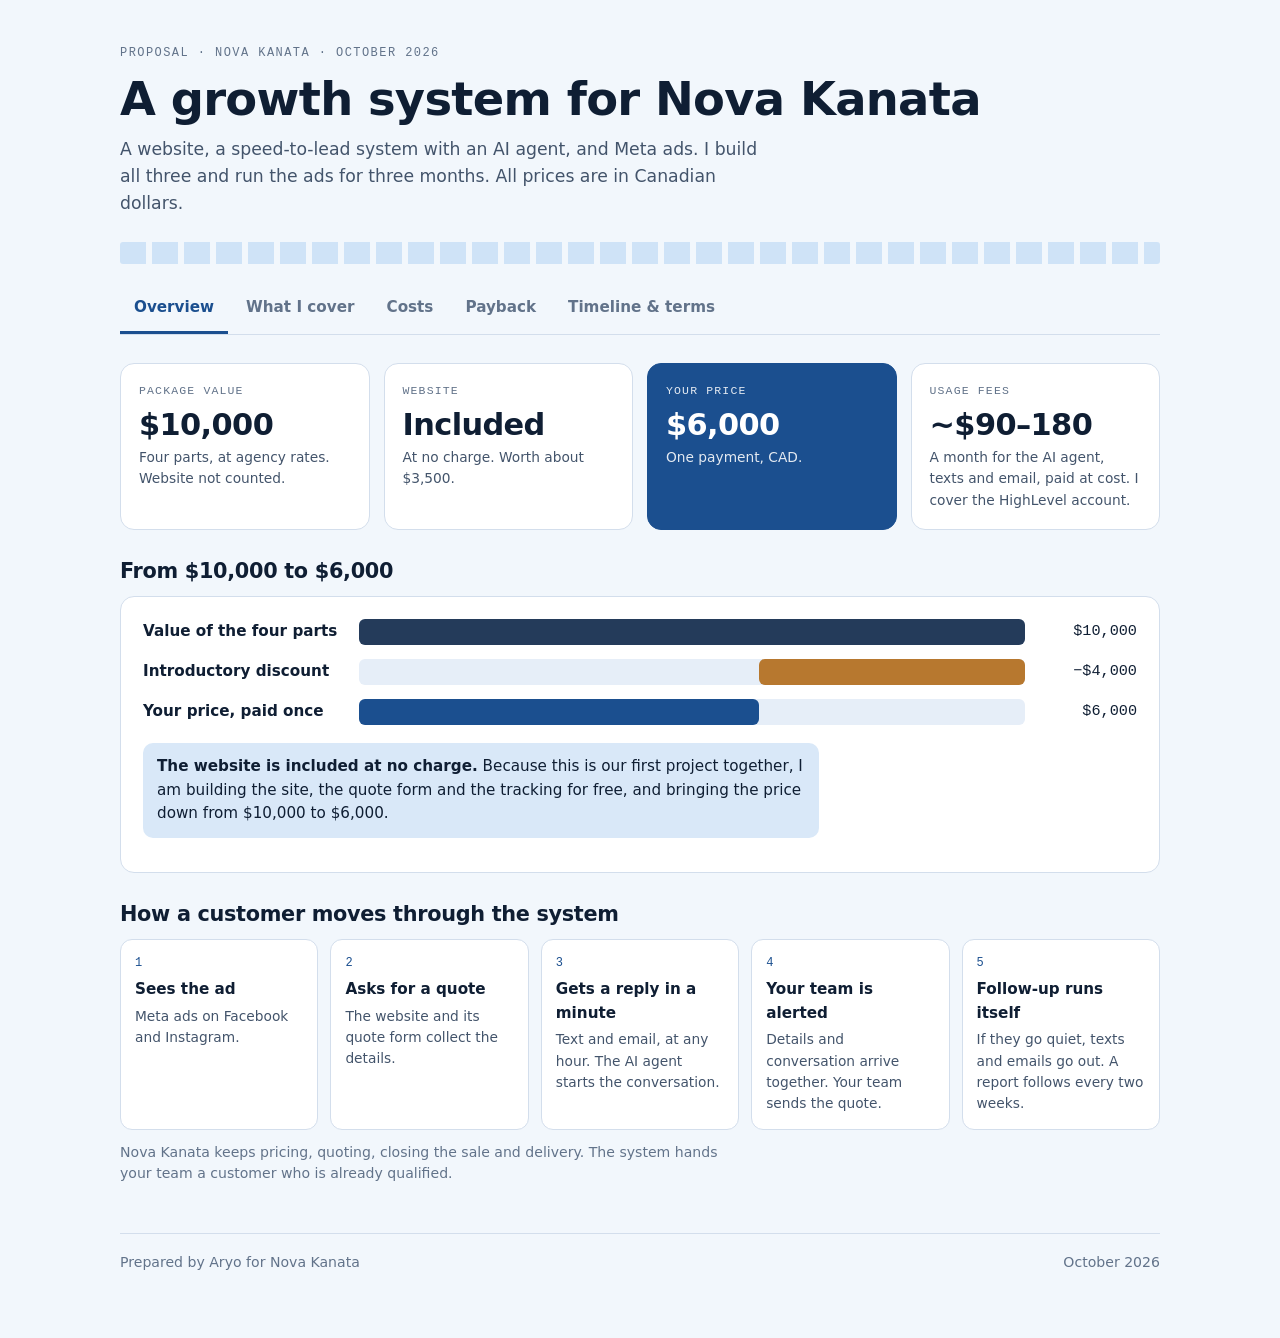
==== index.html @ d950f028 "Rename Nova_Kanata_Proposal.html to index.html" ====
<!doctype html>
<html lang="en">
<head>
<meta charset="utf-8">
<meta name="viewport" content="width=device-width, initial-scale=1, viewport-fit=cover">
<meta name="color-scheme" content="light dark">
<title>Nova Kanata Proposal</title>
</head>
<body>

<style>
html{-webkit-text-size-adjust:100%}
:root {
  --bg: #F2F7FC;
  --surface: #FFFFFF;
  --surface-2: #E6EEF8;
  --ink: #0F1E33;
  --ink-2: #43546B;
  --ink-3: #62738A;
  --line: #D3DEEC;
  --accent: #1B4F8F;
  --accent-ink: #FFFFFF;
  --accent-soft: #D9E8F8;
  --warm: #B7782F;
  --warm-soft: #F1E4D2;
  --slate: #243B5A;
  --slat: #CFE3F7;
  --font-display: "Avenir Next", "Segoe UI", "Segoe UI", system-ui, sans-serif;
  --font-body: -apple-system, BlinkMacSystemFont, "SF Pro Text", "Segoe UI", system-ui, -apple-system, sans-serif;
  --font-mono: ui-monospace, "SF Mono", Menlo, monospace;
}
@media (prefers-color-scheme: dark) {
  :root:not([data-theme="light"]) {
    --bg: #0C1626; --surface: #132238; --surface-2: #1A2D48; --ink: #E8F0FA; --ink-2: #AEBDD0; --ink-3: #8497B0;
    --line: #263A58; --accent: #7DB9F0; --accent-ink: #08121F; --accent-soft: #1B3556; --warm: #D9A064; --warm-soft: #33261A;
    --slate: #C4D4E8; --slat: #1B3556; color-scheme: dark;
  }
}
:root[data-theme="dark"] {
  --bg: #0C1626; --surface: #132238; --surface-2: #1A2D48; --ink: #E8F0FA; --ink-2: #AEBDD0; --ink-3: #8497B0;
  --line: #263A58; --accent: #7DB9F0; --accent-ink: #08121F; --accent-soft: #1B3556; --warm: #D9A064; --warm-soft: #33261A;
  --slate: #C4D4E8; --slat: #1B3556; color-scheme: dark;
}

* { box-sizing: border-box; }
body { background: var(--bg); color: var(--ink); font-family: var(--font-body); font-size: 16px; line-height: 1.55; margin: 0; }
.wrap { max-width: 1080px; margin-inline: auto; padding-inline: 20px; padding-block: 0 64px; }
h1, h2, h3 { font-family: var(--font-display); font-weight: 700; line-height: 1.15; letter-spacing: -0.015em; margin: 0; }
p { margin: 0 0 12px; max-width: 70ch; }
a { color: var(--accent); }
button, input { font: inherit; color: inherit; }
.eyebrow { font-family: var(--font-mono); font-size: 12px; letter-spacing: 0.12em; text-transform: uppercase; color: var(--ink-3); margin: 0 0 10px; }
.num { font-variant-numeric: tabular-nums; }
.muted { color: var(--ink-2); }
.note { font-size: 0.88rem; color: var(--ink-3); margin-top: 12px; }

.head { padding-block: 44px 0; }
.head h1 { font-size: clamp(1.9rem, 4.4vw, 2.9rem); margin-bottom: 10px; }
.head .sub { font-size: 1.08rem; color: var(--ink-2); max-width: 60ch; }
.slats { height: 22px; margin-top: 26px; background: repeating-linear-gradient(90deg, var(--slat) 0 26px, transparent 26px 32px); border-radius: 3px; }

.tabbar { position: sticky; top: 0; z-index: 5; background: var(--bg); margin-top: 18px; border-bottom: 1px solid var(--line); display: flex; gap: 4px; overflow-x: auto; -webkit-overflow-scrolling: touch; scrollbar-width: none; }
.tabbar::-webkit-scrollbar { display: none; }
.tab { -webkit-appearance: none; appearance: none; background: none; border: 0; border-bottom: 3px solid transparent; padding: 14px 14px 11px; font-weight: 600; font-size: 0.95rem; color: var(--ink-3); cursor: pointer; white-space: nowrap; touch-action: manipulation; }
.tab:hover { color: var(--ink); }
.tab[aria-selected="true"] { color: var(--accent); border-bottom-color: var(--accent); }
.panel { padding-block: 28px 0; }
.panel-title { display: none; font-size: 1.7rem; margin: 40px 0 16px; padding-bottom: 8px; border-bottom: 3px solid var(--accent); }
.nojs .panel-title { display: block; }
.nojs .tabbar { display: none; }

.tiles { display: grid; grid-template-columns: repeat(4, minmax(0, 1fr)); gap: 14px; }
.tile { background: var(--surface); border: 1px solid var(--line); border-radius: 14px; padding: 18px; min-width: 0; }
.tile .k { font-family: var(--font-mono); font-size: 11.5px; letter-spacing: 0.1em; text-transform: uppercase; color: var(--ink-3); margin: 0 0 8px; }
.tile .v { font-family: var(--font-display); font-weight: 700; font-size: clamp(1.4rem, 2.6vw, 1.9rem); line-height: 1.1; letter-spacing: -0.02em; margin: 0 0 6px; }
.tile p.s { font-size: 0.86rem; color: var(--ink-2); margin: 0; }
.tile.main { background: var(--accent); border-color: var(--accent); color: var(--accent-ink); }
.tile.main .k, .tile.main p.s { color: var(--accent-ink); opacity: 0.88; }

.block { margin-top: 30px; }
.block > h2 { font-size: 1.3rem; margin-bottom: 12px; }
.card { background: var(--surface); border: 1px solid var(--line); border-radius: 14px; padding: 22px; }

.wf { display: grid; gap: 14px; }
.wf-row { display: grid; grid-template-columns: 200px minmax(0, 1fr) 96px; gap: 16px; align-items: center; }
.wf-label { font-weight: 600; font-size: 0.95rem; }
.wf-track { position: relative; height: 26px; background: var(--surface-2); border-radius: 6px; }
.wf-bar { position: absolute; top: 0; bottom: 0; border-radius: 6px; }
.wf-val { font-family: var(--font-mono); font-size: 0.95rem; text-align: right; }
.wf-site { margin-top: 18px; padding: 12px 14px; border-radius: 10px; background: var(--accent-soft); font-size: 0.95rem; }

.flow { list-style: none; margin: 0; padding: 0; display: grid; grid-template-columns: repeat(5, minmax(0, 1fr)); gap: 12px; counter-reset: s; }
.flow li { background: var(--surface); border: 1px solid var(--line); border-radius: 12px; padding: 14px; counter-increment: s; min-width: 0; }
.flow li::before { content: counter(s); display: block; font-family: var(--font-mono); font-size: 12px; color: var(--accent); margin-bottom: 6px; }
.flow strong { display: block; font-size: 0.95rem; margin-bottom: 4px; }
.flow span { font-size: 0.86rem; color: var(--ink-2); display: block; }

.cover { display: grid; grid-template-columns: repeat(2, minmax(0, 1fr)); gap: 14px; }
.part h3 { font-size: 1.12rem; }
.part-head { display: flex; justify-content: space-between; align-items: baseline; gap: 12px; margin-bottom: 10px; flex-wrap: wrap; }
.badge { font-family: var(--font-mono); font-size: 0.9rem; color: var(--accent); }
.badge.free { background: var(--accent-soft); padding: 3px 10px; border-radius: 999px; font-size: 0.8rem; }
.part h4 { font-family: var(--font-mono); font-weight: 500; font-size: 11px; letter-spacing: 0.1em; text-transform: uppercase; color: var(--ink-3); margin: 14px 0 6px; }
.part ul { margin: 0; padding-left: 18px; display: grid; gap: 4px; font-size: 0.94rem; }
.part p { font-size: 0.94rem; margin: 0; }
.part .range { font-size: 0.86rem; color: var(--ink-3); margin-top: 14px; padding-top: 12px; border-top: 1px solid var(--line); }

.table-wrap { overflow-x: auto; -webkit-overflow-scrolling: touch; border: 1px solid var(--line); border-radius: 12px; background: var(--surface); }
table { width: 100%; border-collapse: collapse; font-size: 0.94rem; min-width: 520px; }
th { text-align: left; font-family: var(--font-mono); font-weight: 500; font-size: 11.5px; letter-spacing: 0.1em; text-transform: uppercase; color: var(--ink-3); padding: 12px 16px; border-bottom: 1px solid var(--line); }
td { padding: 12px 16px; border-bottom: 1px solid var(--line); vertical-align: top; }
tr:last-child td { border-bottom: 0; }
td.r, th.r { text-align: right; }
tr.sub td { font-weight: 600; background: var(--surface-2); }
tr.final td { font-weight: 700; background: var(--accent); color: var(--accent-ink); }
td.item { font-weight: 600; }
.free-tag { color: var(--accent); font-weight: 600; }

.two { display: grid; grid-template-columns: repeat(2, minmax(0, 1fr)); gap: 14px; }
.callout { background: var(--accent-soft); border-radius: 14px; padding: 18px 20px; }
.callout p:last-child { margin-bottom: 0; }
ul.clean { margin: 0; padding-left: 20px; display: grid; gap: 7px; max-width: 70ch; }
ol.clean { margin: 0; padding-left: 22px; display: grid; gap: 7px; max-width: 70ch; }

.calc { display: grid; grid-template-columns: minmax(0, 1fr) minmax(0, 1fr); gap: 14px; }
.field { display: grid; gap: 6px; margin-bottom: 16px; }
.field:last-child { margin-bottom: 0; }
.field label { font-weight: 600; font-size: 0.92rem; display: flex; justify-content: space-between; gap: 12px; }
.field output { font-family: var(--font-mono); color: var(--accent); }
.field input[type="number"] { width: 100%; padding: 9px 12px; border: 1px solid var(--line); border-radius: 8px; background: var(--bg); font-size: 16px; }
.field input[type="range"] { width: 100%; accent-color: var(--accent); }
.rowin { display: grid; grid-template-columns: minmax(0, 1fr) 96px; gap: 14px; align-items: center; }
.rowin input[type="range"] { height: 32px; margin: 0; }
.res { display: grid; gap: 12px; align-content: start; }
.res .tile .v { font-size: 1.7rem; }

.foot { margin-top: 48px; padding-top: 18px; border-top: 1px solid var(--line); display: flex; justify-content: space-between; gap: 12px; flex-wrap: wrap; font-size: 0.88rem; color: var(--ink-3); }

@media (max-width: 860px) {
  .tiles { grid-template-columns: repeat(2, minmax(0, 1fr)); }
  .flow { grid-template-columns: repeat(2, minmax(0, 1fr)); }
  .cover, .two, .calc { grid-template-columns: minmax(0, 1fr); }
}
@media (max-width: 560px) {
  .head { padding-block: 30px 0; }
  .wf-row { grid-template-columns: minmax(0, 1fr) auto; gap: 6px 12px; }
  .wf-track { grid-column: 1 / -1; grid-row: 2; }
  .tiles { gap: 10px; }
  .tile { padding: 14px; }
  .card { padding: 18px; }
}
</style>

<div class="wrap nojs" id="root">

  <header class="head">
    <p class="eyebrow">Proposal &middot; Nova Kanata &middot; October 2026</p>
    <h1>A growth system for Nova Kanata</h1>
    <p class="sub">A website, a speed-to-lead system with an AI agent, and Meta ads. I build all three and run the ads for three months. All prices are in Canadian dollars.</p>
    <div class="slats" aria-hidden="true"></div>
  </header>

  <div class="tabbar" role="tablist" aria-label="Proposal sections">
    <button type="button" class="tab" role="tab" id="tab-overview" aria-controls="panel-overview" aria-selected="true">Overview</button>
    <button type="button" class="tab" role="tab" id="tab-coverage" aria-controls="panel-coverage" aria-selected="false">What I cover</button>
    <button type="button" class="tab" role="tab" id="tab-costs" aria-controls="panel-costs" aria-selected="false">Costs</button>
    <button type="button" class="tab" role="tab" id="tab-payback" aria-controls="panel-payback" aria-selected="false">Payback</button>
    <button type="button" class="tab" role="tab" id="tab-timeline" aria-controls="panel-timeline" aria-selected="false">Timeline &amp; terms</button>
  </div>

  <!-- OVERVIEW -->
  <div class="panel" role="tabpanel" id="panel-overview" aria-labelledby="tab-overview">
    <h2 class="panel-title">Overview</h2>
    <div class="tiles">
      <div class="tile">
        <p class="k">Package value</p>
        <p class="v num">$10,000</p>
        <p class="s">Four parts, at agency rates. Website not counted.</p>
      </div>
      <div class="tile">
        <p class="k">Website</p>
        <p class="v">Included</p>
        <p class="s">At no charge. Worth about $3,500.</p>
      </div>
      <div class="tile main">
        <p class="k">Your price</p>
        <p class="v num">$6,000</p>
        <p class="s">One payment, CAD.</p>
      </div>
      <div class="tile">
        <p class="k">Usage fees</p>
        <p class="v num">~$90&ndash;180</p>
        <p class="s">A month for the AI agent, texts and email, paid at cost. I cover the HighLevel account.</p>
      </div>
    </div>

    <div class="block">
      <h2>From $10,000 to $6,000</h2>
      <div class="card">
        <div class="wf" role="img" aria-label="Package value of $10,000, minus a $4,000 introductory discount, leaves a price of $6,000 paid once">
          <div class="wf-row"><div class="wf-label">Value of the four parts</div><div class="wf-track"><div class="wf-bar" style="left:0; width:100%; background:var(--slate)"></div></div><div class="wf-val num">$10,000</div></div>
          <div class="wf-row"><div class="wf-label">Introductory discount</div><div class="wf-track"><div class="wf-bar" style="left:60%; width:40%; background:var(--warm)"></div></div><div class="wf-val num">&minus;$4,000</div></div>
          <div class="wf-row"><div class="wf-label">Your price, paid once</div><div class="wf-track"><div class="wf-bar" style="left:0; width:60%; background:var(--accent)"></div></div><div class="wf-val num">$6,000</div></div>
        </div>
        <p class="wf-site"><strong>The website is included at no charge.</strong> Because this is our first project together, I am building the site, the quote form and the tracking for free, and bringing the price down from $10,000 to $6,000.</p>
      </div>
    </div>

    <div class="block">
      <h2>How a customer moves through the system</h2>
      <ol class="flow">
        <li><strong>Sees the ad</strong><span>Meta ads on Facebook and Instagram.</span></li>
        <li><strong>Asks for a quote</strong><span>The website and its quote form collect the details.</span></li>
        <li><strong>Gets a reply in a minute</strong><span>Text and email, at any hour. The AI agent starts the conversation.</span></li>
        <li><strong>Your team is alerted</strong><span>Details and conversation arrive together. Your team sends the quote.</span></li>
        <li><strong>Follow-up runs itself</strong><span>If they go quiet, texts and emails go out. A report follows every two weeks.</span></li>
      </ol>
      <p class="note">Nova Kanata keeps pricing, quoting, closing the sale and delivery. The system hands your team a customer who is already qualified.</p>
    </div>
  </div>

  <!-- COVERAGE -->
  <div class="panel" role="tabpanel" id="panel-coverage" aria-labelledby="tab-coverage">
    <h2 class="panel-title">What I cover</h2>
    <p class="muted">I cover everything from the first ad to the follow-up after your quote. Each part below shows what I do, what Nova Kanata provides, and what an agency typically charges for it.</p>
    <div class="cover">

      <div class="card part">
        <div class="part-head"><h3>Speed-to-lead build</h3><span class="badge num">$3,500</span></div>
        <h4>What I do</h4>
        <ul>
          <li>Set up HighLevel for Nova Kanata with one pipeline for every lead</li>
          <li>Connect the website form, Instagram messages and ad lead forms</li>
          <li>Write the instant reply, confirmation and follow-up text and email sequences</li>
          <li>Build follow-up for customers who go quiet</li>
          <li>Set up instant team alerts</li>
          <li>Test every path a lead can take</li>
        </ul>
        <h4>Nova Kanata provides</h4>
        <p>One person who receives the alerts and responds.</p>
        <p class="range">Agency range: $2,000 to $4,000</p>
      </div>

      <div class="card part">
        <div class="part-head"><h3>AI agent setup</h3><span class="badge num">$2,000</span></div>
        <h4>What I do</h4>
        <ul>
          <li>Write the agent's instructions and tone</li>
          <li>Load your product, colour and delivery information</li>
          <li>Set the questions it asks before a quote</li>
          <li>Build the handoff to your team</li>
          <li>Test it on realistic conversations before it talks to customers</li>
        </ul>
        <h4>Nova Kanata provides</h4>
        <p>Updates when products, prices or policies change. The agent's running cost is a usage fee, listed under Costs.</p>
        <p class="range">Agency range: $1,000 to $2,500</p>
      </div>

      <div class="card part">
        <div class="part-head"><h3>Meta ads, three months</h3><span class="badge num">$3,000</span></div>
        <h4>What I do</h4>
        <ul>
          <li>Campaign setup, audiences and tracking</li>
          <li>Monthly creative: images, short videos and copy, made with AI tools from your product photos</li>
          <li>Weekly monitoring and adjustments</li>
        </ul>
        <h4>Nova Kanata provides</h4>
        <p>Access to the ad account, and the ad spend itself, paid directly to Meta.</p>
        <p class="range">Agency range: $2,000 to $4,500 for three months</p>
      </div>

      <div class="card part">
        <div class="part-head"><h3>Reporting and support, three months</h3><span class="badge num">$1,500</span></div>
        <h4>What I do</h4>
        <ul>
          <li>A report every two weeks: leads, cost per lead, response time and quotes sent</li>
          <li>Changes to the site and automations as we learn what works</li>
          <li>Direct access to me by phone or message</li>
        </ul>
        <h4>Nova Kanata provides</h4>
        <p>Answers to my questions within a day.</p>
        <p class="range">Agency range: $800 to $2,000</p>
      </div>

      <div class="card part" style="grid-column: 1 / -1;">
        <div class="part-head"><h3>Website, quote form and tracking</h3><span class="badge free">Included at no charge &middot; worth about $3,500</span></div>
        <div class="two" style="gap:24px;">
          <div>
            <h4>What I do</h4>
            <ul>
              <li>Plan the pages and write the copy</li>
              <li>Design and build the site for fences, wall siding and accessories, laid out for phones</li>
              <li>Build the quote form: project type, measurements, photos, location and timeline</li>
              <li>Install tracking that shows which ad sent each customer</li>
            </ul>
          </div>
          <div>
            <h4>Nova Kanata provides</h4>
            <p>Product information and photos, and approval of the pages.</p>
            <p class="range" style="margin-top:22px;">Agency range: $2,500 to $5,000</p>
          </div>
        </div>
      </div>

    </div>
    <p class="note">Agency ranges are approximate figures for freelancers and small agencies in Canada, not quotes from specific companies.</p>
  </div>

  <!-- COSTS -->
  <div class="panel" role="tabpanel" id="panel-costs" aria-labelledby="tab-costs">
    <h2 class="panel-title">Costs</h2>
    <div class="block" style="margin-top:0;">
      <h2>The price</h2>
      <div class="table-wrap">
        <table class="num">
          <thead><tr><th>Part</th><th class="r">Value (CAD)</th></tr></thead>
          <tbody>
            <tr><td class="item">Speed-to-lead build</td><td class="r">$3,500</td></tr>
            <tr><td class="item">AI agent setup</td><td class="r">$2,000</td></tr>
            <tr><td class="item">Meta ads, three months</td><td class="r">$3,000</td></tr>
            <tr><td class="item">Reporting and support, three months</td><td class="r">$1,500</td></tr>
            <tr class="sub"><td>Package value</td><td class="r">$10,000</td></tr>
            <tr><td class="item">Website, quote form and tracking <span class="free-tag">(included, worth about $3,500)</span></td><td class="r free-tag">No charge</td></tr>
            <tr><td class="item">Introductory discount</td><td class="r">&minus;$4,000</td></tr>
            <tr class="final"><td>Your price, one payment</td><td class="r">$6,000</td></tr>
          </tbody>
        </table>
      </div>
    </div>

    <div class="block">
      <h2>The fees the system needs</h2>
      <p class="muted">The system runs on HighLevel. I pay for the HighLevel account itself, so it is not billed to Nova Kanata. The AI agent and every text and email carry usage costs. HighLevel charges these, and Nova Kanata pays them at cost, with no markup. They are separate from the $6,000. All amounts are in Canadian dollars.</p>
      <div class="table-wrap">
        <table class="num">
          <thead><tr><th>Fee</th><th>What it does</th><th class="r">Price (CAD)</th></tr></thead>
          <tbody>
            <tr><td class="item">HighLevel account</td><td>The pipeline, forms and automations. One place for every lead.</td><td class="r">Paid by me, not billed to you</td></tr>
            <tr><td class="item">AI agent</td><td>Replies to customers by text and chat, answers questions and collects quote details.</td><td class="r">About $69 a month (1,000 AI replies and 100 voice minutes), or about $134 a month (unlimited, fair use)</td></tr>
            <tr><td class="item">Text messages</td><td>The one-minute reply and the follow-ups.</td><td class="r">About $0.015 to $0.017 per outbound segment</td></tr>
            <tr><td class="item">Email</td><td>Confirmations and follow-up emails.</td><td class="r">About $0.93 per 1,000 emails</td></tr>
            <tr><td class="item">Local phone number</td><td>The number customers receive texts from.</td><td class="r">About $1.60 a month</td></tr>
          </tbody>
        </table>
      </div>
      <div class="two" style="margin-top:14px;">
        <div class="tile"><p class="k">Lean month</p><p class="v num">About $90</p><p class="s">AI agent on the $69 tier, about 1,000 text segments and 2,000 emails.</p></div>
        <div class="tile"><p class="k">Busy month</p><p class="v num">About $180</p><p class="s">AI agent on the $134 unlimited tier, about 2,500 text segments and 5,000 emails.</p></div>
      </div>
      <p class="note">Over three months that is about $270 to $540. HighLevel bills in US dollars, so these are converted at about 1.38 CAD per USD and will move with the exchange rate. Prices are HighLevel's published rates as summarised by <a href="https://www.apexure.com/blog/gohighlevel-pricing">Apexure</a> (plans), <a href="https://botpenguin.com/blogs/gohighlevel-ai-pricing">BotPenguin</a> (AI agent) and <a href="https://revenuegeeks.com/guides/gohighlevel-pricing">RevenueGeeks</a> (usage), checked in October 2026. Confirm on HighLevel's pricing page before subscribing.</p>
    </div>

    <div class="block">
      <div class="callout">
        <p><strong>What Nova Kanata pays over three months.</strong> $6,000 once to me, about $270 to $540 in usage fees to HighLevel, and the ad spend you choose, which I suggest at $1,000 to $1,500 a month ($3,000 to $4,500), paid to Meta. In total, roughly $9,300 to $11,050 CAD.</p>
      </div>
    </div>

    <div class="block">
      <h2>Not included</h2>
      <ul class="clean">
        <li><strong>Ad spend</strong>, paid directly to Meta from your own account</li>
        <li><strong>AI agent and messaging usage fees</strong>, paid directly to HighLevel as listed above (the HighLevel account itself is mine)</li>
        <li><strong>Domain renewal</strong>, billed at cost by the provider</li>
        <li><strong>A new professional photo or video shoot.</strong> I work from what you have</li>
      </ul>
    </div>
  </div>

  <!-- PAYBACK -->
  <div class="panel" role="tabpanel" id="panel-payback" aria-labelledby="tab-payback">
    <h2 class="panel-title">Payback</h2>
    <p class="muted">How many extra fences does Nova Kanata need to sell for the system to pay for itself? Drag the sliders or change the numbers to see. The starting numbers are assumptions.</p>
    <div class="calc">
      <div class="card">
        <div class="field"><label for="in-price">Average fence price (CAD)</label><input id="in-price" type="number" inputmode="decimal" min="1" step="10" value="300"></div>
        <div class="field"><label for="in-margin">Gross margin (%)</label><div class="rowin"><input id="in-margin" type="range" min="10" max="70" step="5" value="40"><input id="in-margin-n" type="number" inputmode="decimal" min="1" max="100" step="1" value="40" aria-label="Gross margin percent"></div></div>
        <div class="field"><label for="in-per">Fences in an average order</label><input id="in-per" type="number" inputmode="numeric" min="1" step="1" value="5"></div>
        <div class="field"><label for="in-ad">Monthly ad spend (CAD)</label><div class="rowin"><input id="in-ad" type="range" min="500" max="3000" step="250" value="1250"><input id="in-ad-n" type="number" inputmode="decimal" min="0" step="50" value="1250" aria-label="Monthly ad spend in dollars"></div></div>
        <div class="field"><label for="in-plat">Usage fees a month (CAD)</label><input id="in-plat" type="number" inputmode="decimal" min="0" step="10" value="135"></div>
      </div>
      <div class="res" aria-live="polite">
        <div class="tile"><p class="k">Total cost, three months</p><p class="v num" id="r-total">$10,155</p><p class="s" id="r-total-note">$6,000 fee + ad spend + usage fees</p></div>
        <div class="tile"><p class="k">Gross profit per fence</p><p class="v num" id="r-profit">$120</p><p class="s">Fence price times margin</p></div>
        <div class="tile main"><p class="k">Extra fences to cover everything</p><p class="v num" id="r-fences">85</p><p class="s" id="r-orders">About 17 extra orders over three months</p></div>
        <div class="tile"><p class="k">Extra fences to cover my $6,000 fee only</p><p class="v num" id="r-fee">50</p><p class="s" id="r-fee-orders">About 10 extra orders</p></div>
      </div>
    </div>
    <p class="note">A contractor who reorders changes the picture a lot: one contractor buying 10 fences a month brings in 30 fences over three months. I cannot promise a number of orders, because results depend on the market, the season and the ad budget. I commit to the work listed here, a reply to every lead within one minute, and a report every two weeks.</p>
  </div>

  <!-- TIMELINE & TERMS -->
  <div class="panel" role="tabpanel" id="panel-timeline" aria-labelledby="tab-timeline">
    <h2 class="panel-title">Timeline &amp; terms</h2>
    <div class="block" style="margin-top:0;">
      <h2>Timeline</h2>
      <div class="table-wrap">
        <table>
          <thead><tr><th>When</th><th>What happens</th></tr></thead>
          <tbody>
            <tr><td class="item">Week 1</td><td>Kickoff call, access to accounts, product details and photos, site structure agreed</td></tr>
            <tr><td class="item">Weeks 2 to 3</td><td>Website and quote form built. Speed-to-lead system and AI agent built and tested</td></tr>
            <tr><td class="item">Week 4</td><td>Site and system go live. First ad campaigns launch</td></tr>
            <tr><td class="item">Month 2</td><td>Ads running, new creative tested, follow-up messages adjusted from real replies</td></tr>
            <tr><td class="item">Month 3</td><td>Keep what works, cut what does not. Final results report and a recommendation for next steps</td></tr>
          </tbody>
        </table>
      </div>
      <p class="note">Starting in October means the system is tested and tuned over the slow season and ready before spring demand.</p>
    </div>

    <div class="block two" style="gap:28px;">
      <div>
        <h2>What I need from you</h2>
        <ul class="clean">
          <li>Access to the website and domain, and to the Facebook and Instagram business accounts</li>
          <li>A Meta ad account with a payment method on file</li>
          <li>Product photos, videos, colour options, spec sheets, delivery areas, lead times and anything the AI agent should not promise</li>
          <li>Rough price guidance so the form and follow-up messages set the right expectations</li>
          <li>One person who receives leads and can answer my questions within a day</li>
        </ul>
      </div>
      <div>
        <h2>Terms</h2>
        <ul class="clean">
          <li><strong>Payment.</strong> One payment of $6,000 CAD before kickoff.</li>
          <li><strong>Introductory pricing.</strong> The package is valued at $10,000. Because this is our first project together, the website is included at no charge and the price is $6,000.</li>
          <li><strong>Ownership.</strong> The website, the ad account, the ad creative and all lead data belong to Nova Kanata from day one.</li>
          <li><strong>After three months.</strong> No automatic renewal. We review the results together and you decide what happens next. If you want ads to keep running, we agree a lower monthly fee, since the build is already paid for.</li>
        </ul>
      </div>
    </div>

    <div class="block">
      <h2>Next steps</h2>
      <ol class="clean">
        <li>Nova Kanata confirms the proposal and the monthly ad budget.</li>
        <li>I send the invoice and the onboarding form.</li>
        <li>We hold a kickoff call in week 1 and I start the build.</li>
      </ol>
    </div>
  </div>

  <div class="foot"><span>Prepared by Aryo for Nova Kanata</span><span>October 2026</span></div>
</div>

<script>
(function () {
  var root = document.getElementById('root');
  var ids = ['overview', 'coverage', 'costs', 'payback', 'timeline'];
  function show(id, focus) {
    ids.forEach(function (k) {
      var t = document.getElementById('tab-' + k), p = document.getElementById('panel-' + k), on = k === id;
      t.setAttribute('aria-selected', on ? 'true' : 'false');
      t.tabIndex = on ? 0 : -1;
      p.style.display = on ? '' : 'none';
      if (on && focus) t.focus();
    });
    window.scrollTo(0, 0);
  }
  try {
    root.className = root.className.replace('nojs', '').replace(/\s+$/, '');
    ids.forEach(function (k, i) {
      var t = document.getElementById('tab-' + k);
      t.addEventListener('click', function () { show(k); });
      t.addEventListener('keydown', function (e) {
        var j = e.key === 'ArrowRight' ? i + 1 : e.key === 'ArrowLeft' ? i - 1 : -1;
        if (j >= 0 && j < ids.length) { e.preventDefault(); show(ids[j], true); }
      });
    });
    show('overview');
  } catch (e) { root.className = 'wrap nojs'; ids.forEach(function (k) { document.getElementById('panel-' + k).style.display = ''; }); }

  function money(n) { return '$' + Math.round(n).toLocaleString('en-CA'); }
  function val(id, min) { var v = parseFloat(document.getElementById(id).value); return isNaN(v) ? min : Math.max(min, v); }
  function calc() {
    var price = val('in-price', 1), margin = Math.min(1, val('in-margin-n', 1) / 100), per = Math.max(1, Math.round(val('in-per', 1)));
    var ad = val('in-ad-n', 0), plat = val('in-plat', 0);
    var total = 6000 + 3 * ad + 3 * plat, profit = price * margin;
    var fAll = Math.ceil(total / profit), fFee = Math.ceil(6000 / profit);
    document.getElementById('r-total').textContent = money(total);
    document.getElementById('r-profit').textContent = money(profit);
    document.getElementById('r-fences').textContent = fAll.toLocaleString('en-CA');
    document.getElementById('r-orders').textContent = 'About ' + Math.ceil(fAll / per) + ' extra orders over three months';
    document.getElementById('r-fee').textContent = fFee.toLocaleString('en-CA');
    document.getElementById('r-fee-orders').textContent = 'About ' + Math.ceil(fFee / per) + ' extra orders';
  }
  function link(r, n) {
    var a = document.getElementById(r), b = document.getElementById(n);
    function fromRange() { b.value = a.value; calc(); }
    function fromNum() { var v = parseFloat(b.value); if (!isNaN(v)) a.value = v; calc(); }
    ['input', 'change'].forEach(function (ev) { a.addEventListener(ev, fromRange); });
    ['input', 'change', 'keyup'].forEach(function (ev) { b.addEventListener(ev, fromNum); });
  }
  link('in-margin', 'in-margin-n'); link('in-ad', 'in-ad-n');
  ['in-price', 'in-per', 'in-plat'].forEach(function (id) {
    var el = document.getElementById(id);
    ['input', 'change', 'keyup'].forEach(function (ev) { el.addEventListener(ev, calc); });
  });
  calc();
})();
</script>

</body>
</html>
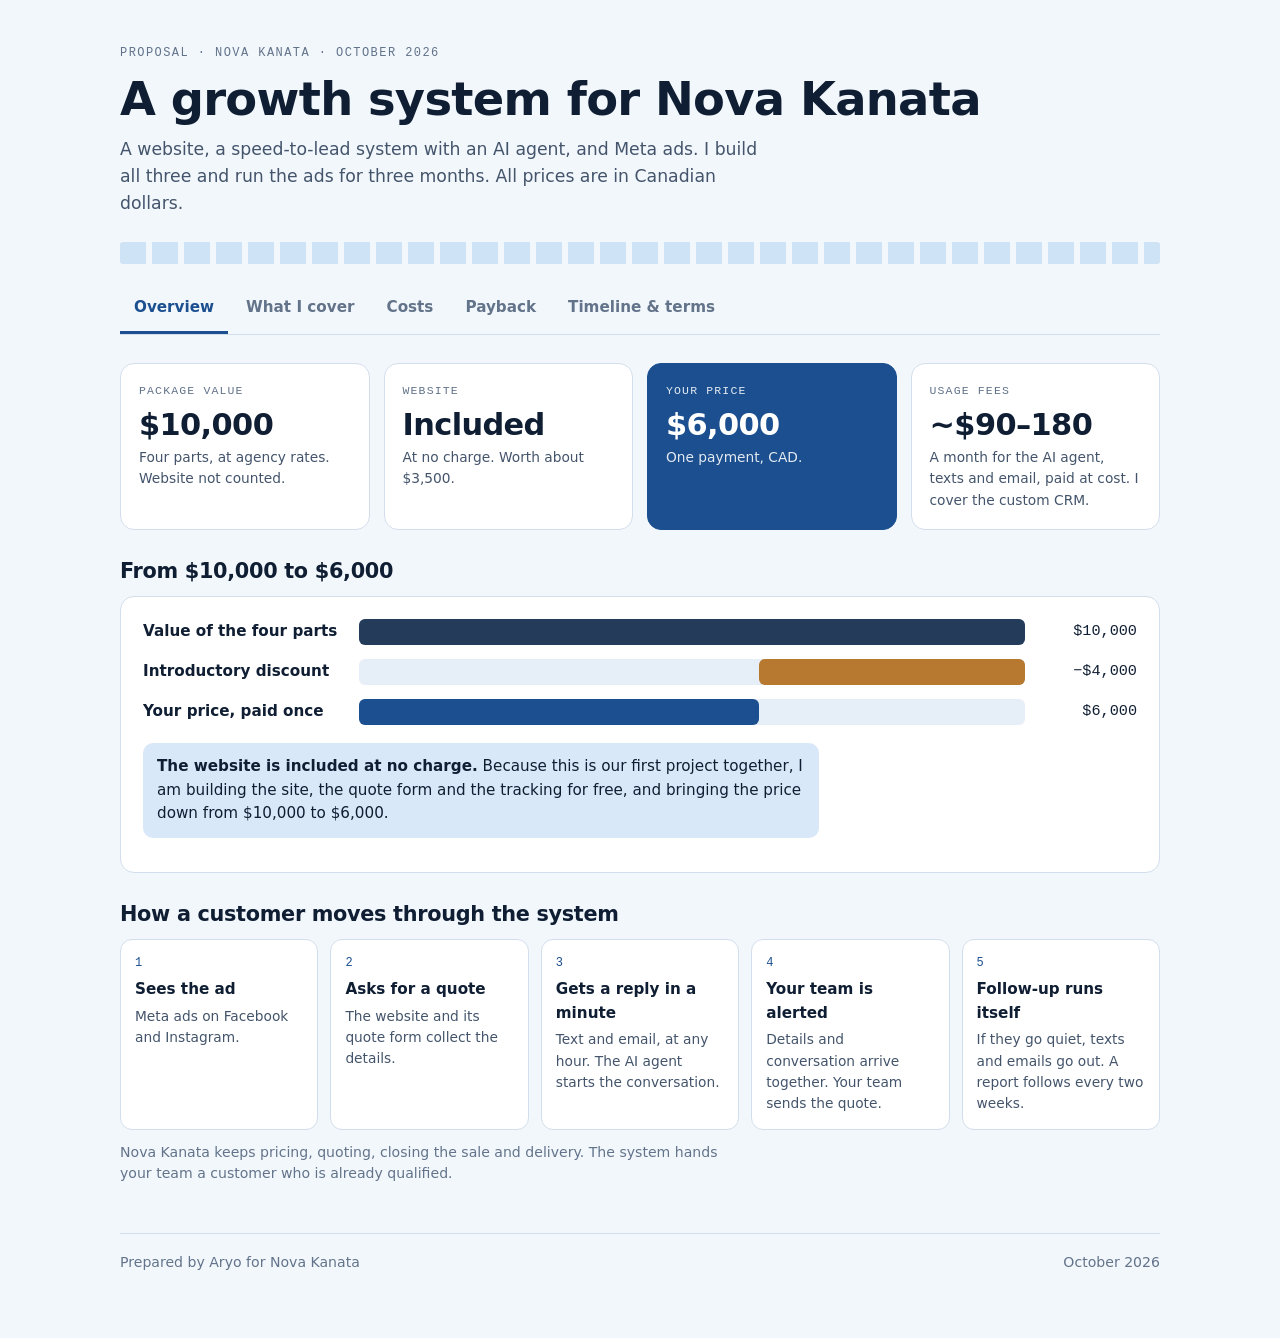
==== commit 44ed2af1: "Update index.html with CRM references and styles" ====
--- a/index.html
+++ b/index.html
@@ -149,6 +149,26 @@
   .tile { padding: 14px; }
   .card { padding: 18px; }
 }
+
+@media (max-width: 640px) {
+  .tabbar { flex-wrap: wrap; overflow-x: visible; gap: 0 2px; }
+  .tab { padding: 10px 10px 8px; font-size: 0.9rem; }
+  .table-wrap { border: 0; background: none; overflow: visible; border-radius: 0; }
+  table, thead, tbody, tr, td { display: block; width: 100%; min-width: 0; }
+  thead { display: none; }
+  tr { background: var(--surface); border: 1px solid var(--line); border-radius: 12px; margin-bottom: 10px; padding: 12px 14px; }
+  td { border: 0; padding: 3px 0; }
+  td.r { text-align: left; }
+  tr.sub { background: var(--surface-2); } tr.final { background: var(--accent); border-color: var(--accent); color: var(--accent-ink); }
+  tr.sub td, tr.final td { background: transparent; }
+  .stack td:first-child { font-weight: 700; font-size: 1.02rem; padding-bottom: 6px; }
+  .stack td[data-label]::before { content: attr(data-label); display: block; font-family: var(--font-mono); font-size: 11px; letter-spacing: 0.08em; text-transform: uppercase; color: var(--ink-3); margin-top: 6px; }
+  .nolabel td::before { display: none; }
+  .kv tr { display: flex; justify-content: space-between; align-items: baseline; gap: 14px; }
+  .kv td { width: auto; min-width: 0; }
+  .kv td:first-child { flex: 1 1 auto; }
+  .kv td:last-child { flex: 0 0 auto; text-align: right; font-weight: 600; }
+}
 </style>
 
 <div class="wrap nojs" id="root">
@@ -190,7 +210,7 @@
       <div class="tile">
         <p class="k">Usage fees</p>
         <p class="v num">~$90&ndash;180</p>
-        <p class="s">A month for the AI agent, texts and email, paid at cost. I cover the HighLevel account.</p>
+        <p class="s">A month for the AI agent, texts and email, paid at cost. I cover the custom CRM.</p>
       </div>
     </div>
 
@@ -229,7 +249,7 @@
         <div class="part-head"><h3>Speed-to-lead build</h3><span class="badge num">$3,500</span></div>
         <h4>What I do</h4>
         <ul>
-          <li>Set up HighLevel for Nova Kanata with one pipeline for every lead</li>
+          <li>Set up the custom CRM for Nova Kanata with one pipeline for every lead</li>
           <li>Connect the website form, Instagram messages and ad lead forms</li>
           <li>Write the instant reply, confirmation and follow-up text and email sequences</li>
           <li>Build follow-up for customers who go quiet</li>
@@ -312,7 +332,7 @@
     <div class="block" style="margin-top:0;">
       <h2>The price</h2>
       <div class="table-wrap">
-        <table class="num">
+        <table class="num kv">
           <thead><tr><th>Part</th><th class="r">Value (CAD)</th></tr></thead>
           <tbody>
             <tr><td class="item">Speed-to-lead build</td><td class="r">$3,500</td></tr>
@@ -330,16 +350,16 @@
 
     <div class="block">
       <h2>The fees the system needs</h2>
-      <p class="muted">The system runs on HighLevel. I pay for the HighLevel account itself, so it is not billed to Nova Kanata. The AI agent and every text and email carry usage costs. HighLevel charges these, and Nova Kanata pays them at cost, with no markup. They are separate from the $6,000. All amounts are in Canadian dollars.</p>
+      <p class="muted">The system runs on a custom CRM. I pay for the CRM itself, so it is not billed to Nova Kanata. The AI agent and every text and email carry usage costs. The messaging and AI providers charge these, and Nova Kanata pays them at cost, with no markup. They are separate from the $6,000. All amounts are in Canadian dollars.</p>
       <div class="table-wrap">
-        <table class="num">
+        <table class="num stack">
           <thead><tr><th>Fee</th><th>What it does</th><th class="r">Price (CAD)</th></tr></thead>
           <tbody>
-            <tr><td class="item">HighLevel account</td><td>The pipeline, forms and automations. One place for every lead.</td><td class="r">Paid by me, not billed to you</td></tr>
-            <tr><td class="item">AI agent</td><td>Replies to customers by text and chat, answers questions and collects quote details.</td><td class="r">About $69 a month (1,000 AI replies and 100 voice minutes), or about $134 a month (unlimited, fair use)</td></tr>
-            <tr><td class="item">Text messages</td><td>The one-minute reply and the follow-ups.</td><td class="r">About $0.015 to $0.017 per outbound segment</td></tr>
-            <tr><td class="item">Email</td><td>Confirmations and follow-up emails.</td><td class="r">About $0.93 per 1,000 emails</td></tr>
-            <tr><td class="item">Local phone number</td><td>The number customers receive texts from.</td><td class="r">About $1.60 a month</td></tr>
+            <tr><td class="item">Custom CRM</td><td data-label="What it does">The pipeline, forms and automations. One place for every lead.</td><td class="r" data-label="Price (CAD)">Paid by me, not billed to you</td></tr>
+            <tr><td class="item">AI agent</td><td data-label="What it does">Replies to customers by text and chat, answers questions and collects quote details.</td><td class="r" data-label="Price (CAD)">About $69 a month (1,000 AI replies and 100 voice minutes), or about $134 a month (unlimited, fair use)</td></tr>
+            <tr><td class="item">Text messages</td><td data-label="What it does">The one-minute reply and the follow-ups.</td><td class="r" data-label="Price (CAD)">About $0.015 to $0.017 per outbound segment</td></tr>
+            <tr><td class="item">Email</td><td data-label="What it does">Confirmations and follow-up emails.</td><td class="r" data-label="Price (CAD)">About $0.93 per 1,000 emails</td></tr>
+            <tr><td class="item">Local phone number</td><td data-label="What it does">The number customers receive texts from.</td><td class="r" data-label="Price (CAD)">About $1.60 a month</td></tr>
           </tbody>
         </table>
       </div>
@@ -347,12 +367,12 @@
         <div class="tile"><p class="k">Lean month</p><p class="v num">About $90</p><p class="s">AI agent on the $69 tier, about 1,000 text segments and 2,000 emails.</p></div>
         <div class="tile"><p class="k">Busy month</p><p class="v num">About $180</p><p class="s">AI agent on the $134 unlimited tier, about 2,500 text segments and 5,000 emails.</p></div>
       </div>
-      <p class="note">Over three months that is about $270 to $540. HighLevel bills in US dollars, so these are converted at about 1.38 CAD per USD and will move with the exchange rate. Prices are HighLevel's published rates as summarised by <a href="https://www.apexure.com/blog/gohighlevel-pricing">Apexure</a> (plans), <a href="https://botpenguin.com/blogs/gohighlevel-ai-pricing">BotPenguin</a> (AI agent) and <a href="https://revenuegeeks.com/guides/gohighlevel-pricing">RevenueGeeks</a> (usage), checked in October 2026. Confirm on HighLevel's pricing page before subscribing.</p>
+      <p class="note">Over three months that is about $270 to $540. Some providers bill in US dollars, so these amounts are converted at about 1.38 CAD per USD and will move with the exchange rate. They are estimates based on current published rates, checked in October 2026, and will be confirmed before launch.</p>
     </div>
 
     <div class="block">
       <div class="callout">
-        <p><strong>What Nova Kanata pays over three months.</strong> $6,000 once to me, about $270 to $540 in usage fees to HighLevel, and the ad spend you choose, which I suggest at $1,000 to $1,500 a month ($3,000 to $4,500), paid to Meta. In total, roughly $9,300 to $11,050 CAD.</p>
+        <p><strong>What Nova Kanata pays over three months.</strong> $6,000 once to me, about $270 to $540 in usage fees to the CRM's messaging and AI providers, and the ad spend you choose, which I suggest at $1,000 to $1,500 a month ($3,000 to $4,500), paid to Meta. In total, roughly $9,300 to $11,050 CAD.</p>
       </div>
     </div>
 
@@ -360,7 +380,7 @@
       <h2>Not included</h2>
       <ul class="clean">
         <li><strong>Ad spend</strong>, paid directly to Meta from your own account</li>
-        <li><strong>AI agent and messaging usage fees</strong>, paid directly to HighLevel as listed above (the HighLevel account itself is mine)</li>
+        <li><strong>AI agent and messaging usage fees</strong>, paid at cost as listed above (the CRM itself is mine)</li>
         <li><strong>Domain renewal</strong>, billed at cost by the provider</li>
         <li><strong>A new professional photo or video shoot.</strong> I work from what you have</li>
       </ul>
@@ -395,7 +415,7 @@
     <div class="block" style="margin-top:0;">
       <h2>Timeline</h2>
       <div class="table-wrap">
-        <table>
+        <table class="stack nolabel">
           <thead><tr><th>When</th><th>What happens</th></tr></thead>
           <tbody>
             <tr><td class="item">Week 1</td><td>Kickoff call, access to accounts, product details and photos, site structure agreed</td></tr>
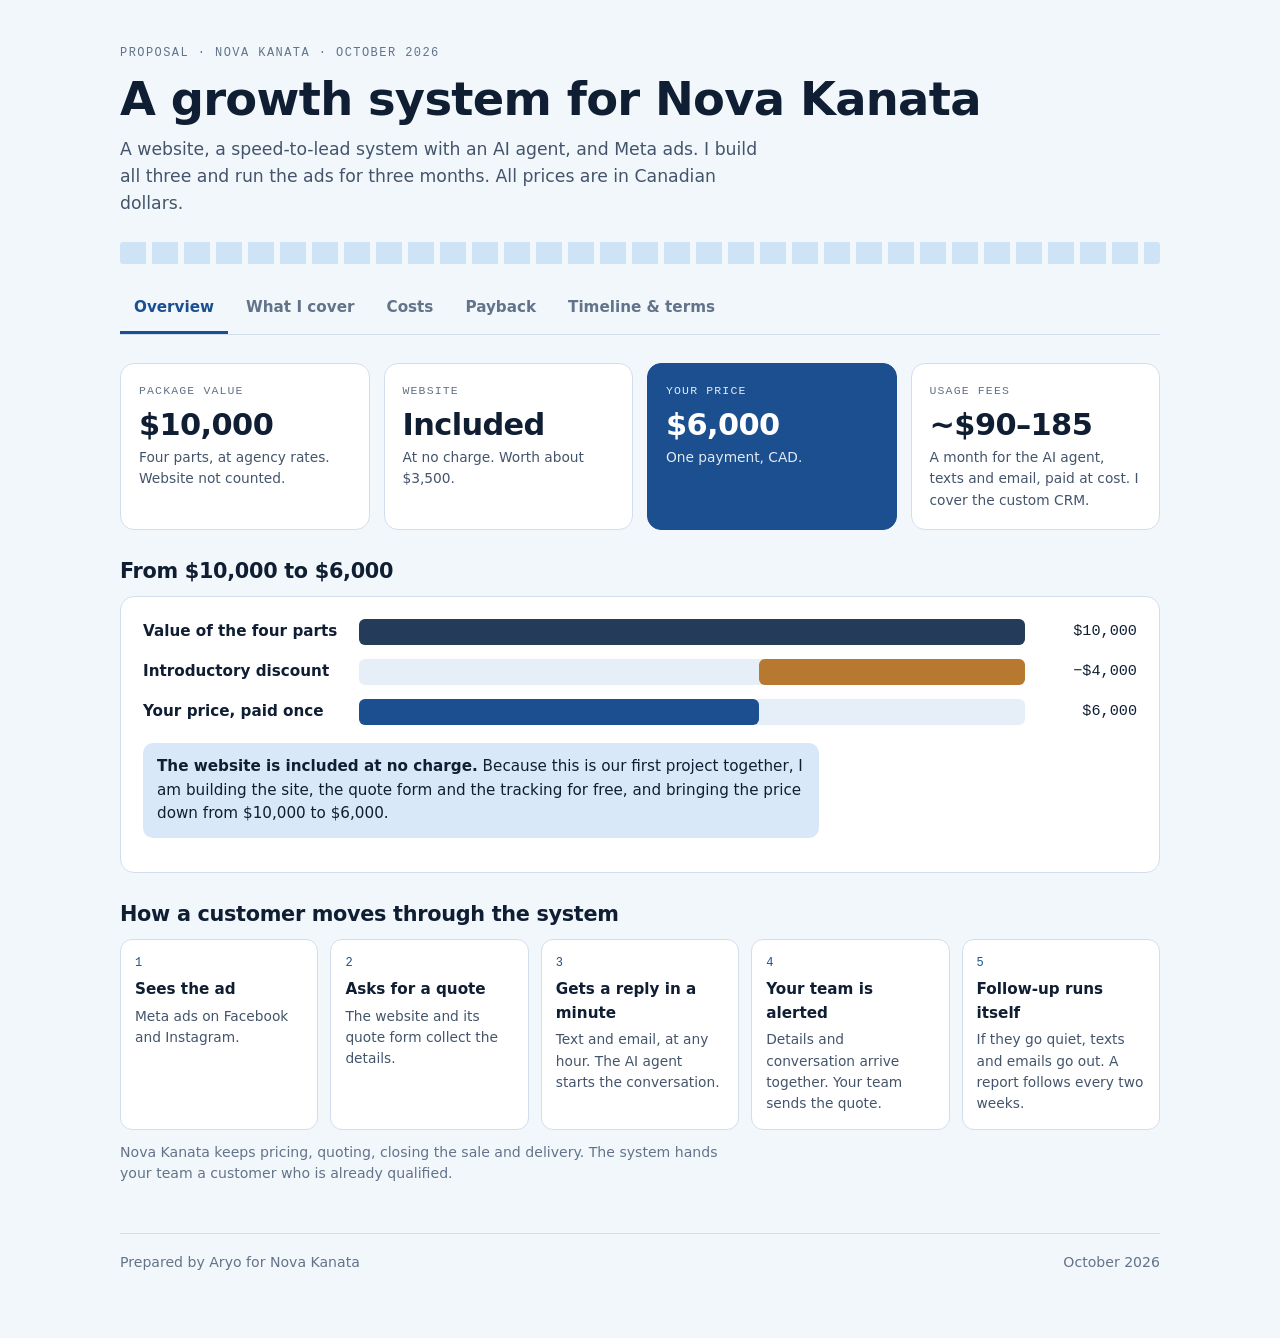
==== commit 8d7866df: "Adjust pricing estimates in index.html Updated pricing details for AI agent and usage fees." ====
--- a/index.html
+++ b/index.html
@@ -209,7 +209,7 @@
       </div>
       <div class="tile">
         <p class="k">Usage fees</p>
-        <p class="v num">~$90&ndash;180</p>
+        <p class="v num">~$90&ndash;185</p>
         <p class="s">A month for the AI agent, texts and email, paid at cost. I cover the custom CRM.</p>
       </div>
     </div>
@@ -356,7 +356,7 @@
           <thead><tr><th>Fee</th><th>What it does</th><th class="r">Price (CAD)</th></tr></thead>
           <tbody>
             <tr><td class="item">Custom CRM</td><td data-label="What it does">The pipeline, forms and automations. One place for every lead.</td><td class="r" data-label="Price (CAD)">Paid by me, not billed to you</td></tr>
-            <tr><td class="item">AI agent</td><td data-label="What it does">Replies to customers by text and chat, answers questions and collects quote details.</td><td class="r" data-label="Price (CAD)">About $69 a month (1,000 AI replies and 100 voice minutes), or about $134 a month (unlimited, fair use)</td></tr>
+            <tr><td class="item">AI agent</td><td data-label="What it does">Replies to customers by text and chat, answers questions and collects quote details.</td><td class="r" data-label="Price (CAD)"><strong>Maximum $137 a month</strong> (US$99 at about 1.38 CAD per USD). This is the most Nova Kanata could pay for the AI agent in any month. It can cost less in a quieter month.</td></tr>
             <tr><td class="item">Text messages</td><td data-label="What it does">The one-minute reply and the follow-ups.</td><td class="r" data-label="Price (CAD)">About $0.015 to $0.017 per outbound segment</td></tr>
             <tr><td class="item">Email</td><td data-label="What it does">Confirmations and follow-up emails.</td><td class="r" data-label="Price (CAD)">About $0.93 per 1,000 emails</td></tr>
             <tr><td class="item">Local phone number</td><td data-label="What it does">The number customers receive texts from.</td><td class="r" data-label="Price (CAD)">About $1.60 a month</td></tr>
@@ -364,15 +364,15 @@
         </table>
       </div>
       <div class="two" style="margin-top:14px;">
-        <div class="tile"><p class="k">Lean month</p><p class="v num">About $90</p><p class="s">AI agent on the $69 tier, about 1,000 text segments and 2,000 emails.</p></div>
-        <div class="tile"><p class="k">Busy month</p><p class="v num">About $180</p><p class="s">AI agent on the $134 unlimited tier, about 2,500 text segments and 5,000 emails.</p></div>
-      </div>
-      <p class="note">Over three months that is about $270 to $540. Some providers bill in US dollars, so these amounts are converted at about 1.38 CAD per USD and will move with the exchange rate. They are estimates based on current published rates, checked in October 2026, and will be confirmed before launch.</p>
+        <div class="tile"><p class="k">Lean month</p><p class="v num">About $90</p><p class="s">AI agent at around $69, about 1,000 text segments and 2,000 emails.</p></div>
+        <div class="tile"><p class="k">Busy month</p><p class="v num">Up to about $185</p><p class="s">AI agent at its $137 maximum, about 2,500 text segments and 5,000 emails.</p></div>
+      </div>
+      <p class="note">Over three months that is about $270 to $555. The AI agent never costs more than $137 a month, so $411 over three months is its absolute ceiling. Some providers bill in US dollars, so these amounts are converted at about 1.38 CAD per USD and will move with the exchange rate. They are estimates based on current published rates, checked in October 2026, and will be confirmed before launch.</p>
     </div>
 
     <div class="block">
       <div class="callout">
-        <p><strong>What Nova Kanata pays over three months.</strong> $6,000 once to me, about $270 to $540 in usage fees to the CRM's messaging and AI providers, and the ad spend you choose, which I suggest at $1,000 to $1,500 a month ($3,000 to $4,500), paid to Meta. In total, roughly $9,300 to $11,050 CAD.</p>
+        <p><strong>What Nova Kanata pays over three months.</strong> $6,000 once to me, about $270 to $555 in usage fees to the CRM's messaging and AI providers, and the ad spend you choose, which I suggest at $1,000 to $1,500 a month ($3,000 to $4,500), paid to Meta. In total, roughly $9,300 to $11,050 CAD.</p>
       </div>
     </div>
 
